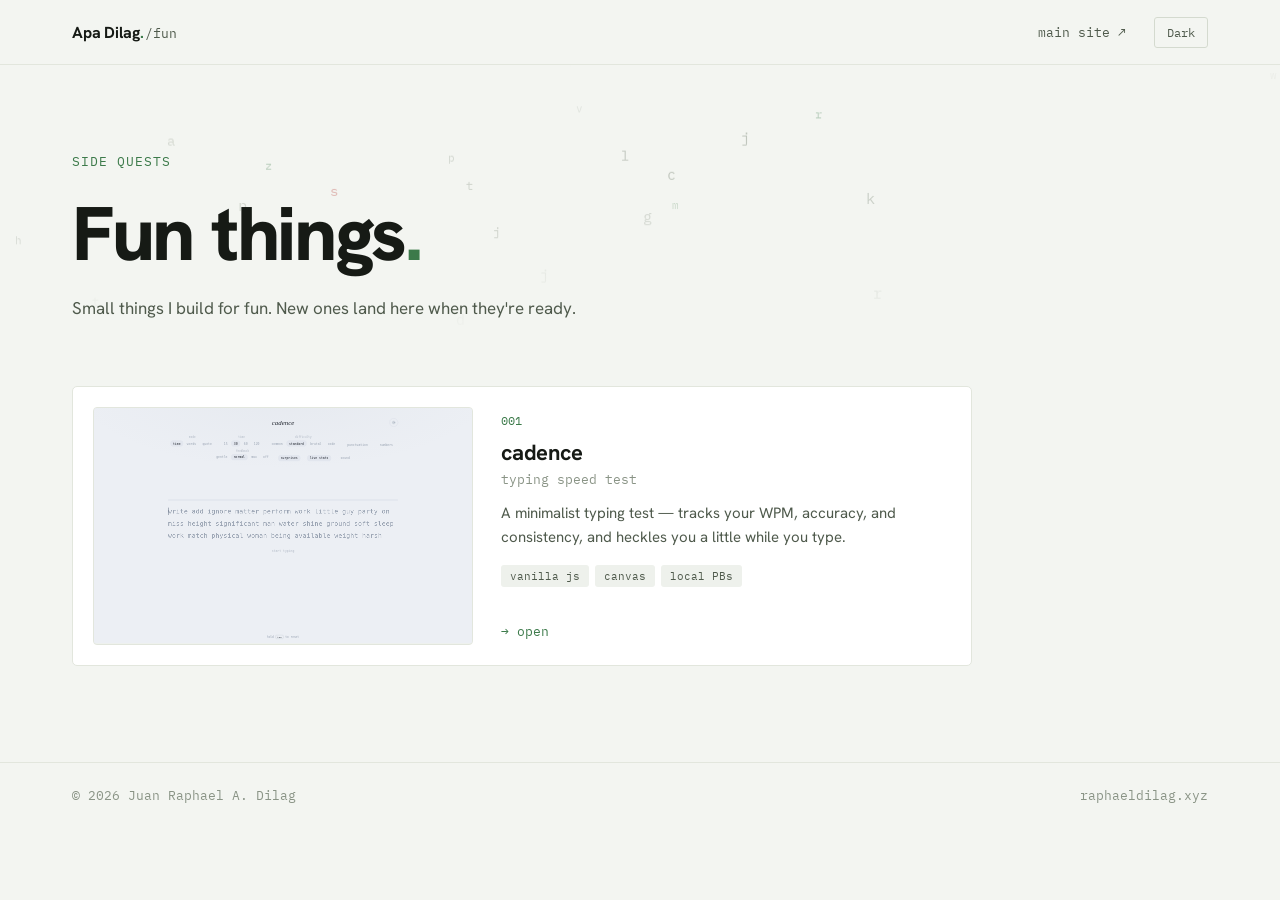
==== index.html @ a22c8d4d "init" ====
<!DOCTYPE html>
<html lang="en" data-theme="light">
<head>
  <meta charset="utf-8">
  <meta name="viewport" content="width=device-width, initial-scale=1">
  <title>fun things — Apa Dilag</title>
  <meta name="description" content="Small side projects by Juan Raphael Dilag.">
  <meta name="author" content="Juan Raphael A. Dilag">

  <meta property="og:type" content="website">
  <meta property="og:title" content="fun things — Apa Dilag">
  <meta property="og:description" content="Small side projects by Juan Raphael Dilag.">
  <meta name="twitter:card" content="summary">
  <meta name="twitter:title" content="fun things — Apa Dilag">
  <meta name="twitter:description" content="Small side projects by Juan Raphael Dilag.">

  <!-- favicon: the portfolio dot mark, off duty -->
  <link rel="icon" href="data:image/svg+xml,%3Csvg xmlns='http://www.w3.org/2000/svg' viewBox='0 0 32 32'%3E%3Crect width='32' height='32' rx='6' fill='%23121512'/%3E%3Ctext x='6' y='23' font-family='monospace' font-size='18' font-weight='700' fill='%23e8ece7'%3E~%3C/text%3E%3Ccircle cx='24' cy='22' r='2.5' fill='%237fb487'/%3E%3C/svg%3E">

  <!-- apply stored theme before first paint -->
  <script>
    (function () {
      try {
        var t = localStorage.getItem('apa-theme');
        if (t === 'light' || t === 'dark') document.documentElement.setAttribute('data-theme', t);
      } catch (e) {}
    })();
  </script>

  <link rel="preconnect" href="https://fonts.googleapis.com">
  <link rel="preconnect" href="https://fonts.gstatic.com" crossorigin>
  <link href="https://fonts.googleapis.com/css2?family=Hanken+Grotesk:wght@400;500;600;700;800&family=IBM+Plex+Mono:wght@400;500;600&display=swap" rel="stylesheet">
  <link rel="stylesheet" href="styles.css">
</head>
<body>

  <!-- ============ NAV ============ -->
  <header class="nav">
    <nav>
      <a href="#top" class="brand">Apa Dilag<span>.</span><span class="path">/fun</span></a>
      <div class="nav-links">
        <a href="https://raphaeldilag.xyz" class="navlink">main site ↗</a>
        <button class="theme-toggle" data-theme-toggle aria-label="Toggle color theme">Light</button>
      </div>
    </nav>
  </header>

  <main id="top">

    <!-- ============ HERO ============ -->
    <section class="hero">
      <canvas class="hero-canvas" data-drift aria-hidden="true"></canvas>
      <div class="hero-fade" aria-hidden="true"></div>

      <div class="hero-inner">
        <div class="hero-kicker">SIDE QUESTS</div>
        <h1>Fun things<span class="accent-dot">.</span></h1>
        <p class="hero-sub">Small things I build for fun. New ones land here when they're ready.</p>
      </div>
    </section>

    <!-- ============ THE THINGS ============ -->
    <section class="things">

      <a class="thing" href="typingabuse/index.html">
        <span class="thing-preview" aria-hidden="true">
          <iframe src="typingabuse/index.html" tabindex="-1" loading="lazy" title="preview of cadence" inert></iframe>
          <span class="thing-preview-shield"></span>
        </span>
        <span class="thing-info">
          <span class="num">001</span>
          <span class="thing-name">cadence</span>
          <span class="org">typing speed test</span>
          <span class="blurb">A minimalist typing test — tracks your WPM, accuracy, and consistency, and heckles you a little while you type.</span>
          <span class="thing-tags">
            <span class="tag">vanilla js</span>
            <span class="tag">canvas</span>
            <span class="tag">local PBs</span>
          </span>
          <span class="open">→ open</span>
        </span>
      </a>

    </section>

  </main>

  <!-- ============ FOOTER ============ -->
  <footer class="site">
    <div class="inner">
      <span>© 2026 Juan Raphael A. Dilag</span>
      <a href="https://raphaeldilag.xyz">raphaeldilag.xyz</a>
    </div>
  </footer>

  <script src="app.js"></script>
</body>
</html>
---- styles.css ----
/* ============================================================
   Apa Dilag — /fun
   Design tokens ported verbatim from the main portfolio so both
   sites read as one family — same defaults, same theme key.
   ============================================================ */

:root {
  --bg: #121512;
  --bg2: #171c17;
  --bg3: #1d231d;
  --line: #232a23;
  --line2: #2c342c;
  --text: #e8ece7;
  --muted: #aab2a8;
  --faint: #6e786c;
  --accent: #7fb487;
  --accentSoft: rgba(127, 180, 135, 0.12);
  --accentInk: #0c100c;
  --err: #d9706b;
  --shadow: rgba(0, 0, 0, 0.32);
  --maxw: 1200px;
}

[data-theme="light"] {
  --bg: #f3f5f1;
  --bg2: #ffffff;
  --bg3: #eef1ec;
  --line: #e2e6dd;
  --line2: #d4dacf;
  --text: #161a15;
  --muted: #4f5a4c;
  --faint: #8a9486;
  --accent: #3c7a4a;
  --accentSoft: rgba(60, 122, 74, 0.10);
  --accentInk: #ffffff;
  --err: #c05550;
  --shadow: rgba(0, 0, 0, 0.08);
}

* { box-sizing: border-box; }
html { scroll-behavior: smooth; }
body {
  margin: 0;
  background: var(--bg);
  color: var(--text);
  font-family: 'Hanken Grotesk', sans-serif;
  min-height: 100vh;
  -webkit-font-smoothing: antialiased;
  overflow-x: hidden; /* full-bleed hero canvas without a horizontal scrollbar */
}
::selection { background: var(--accentSoft); }
a { color: inherit; }
*:focus-visible {
  outline: 2px solid var(--accent);
  outline-offset: 3px;
  border-radius: 2px;
}

/* ---------------- layout ---------------- */
main { max-width: var(--maxw); margin: 0 auto; padding: 0 32px; }

/* ---------------- nav ---------------- */
header.nav {
  position: sticky; top: 0; z-index: 50;
  background: color-mix(in srgb, var(--bg) 88%, transparent);
  backdrop-filter: blur(10px);
  border-bottom: 1px solid var(--line);
}
header.nav nav {
  max-width: var(--maxw); margin: 0 auto; padding: 0 32px; height: 64px;
  display: flex; align-items: center; justify-content: space-between;
}
.brand { text-decoration: none; font-weight: 700; font-size: 16px; letter-spacing: -0.01em; }
.brand span { color: var(--accent); }
.brand .path {
  font-family: 'IBM Plex Mono', monospace; font-weight: 400;
  font-size: 13px; color: var(--muted); margin-left: 2px;
}
.nav-links { display: flex; align-items: center; gap: 28px; }
.nav-links a.navlink {
  text-decoration: none; font-family: 'IBM Plex Mono', monospace;
  font-size: 13px; color: var(--muted); transition: color .18s;
}
.nav-links a.navlink:hover { color: var(--text); }

button.theme-toggle {
  background: transparent; border: 1px solid var(--line2); color: var(--muted);
  font-family: 'IBM Plex Mono', monospace; font-size: 12px;
  padding: 7px 12px; border-radius: 3px; cursor: pointer; transition: color .18s, border-color .18s;
}
button.theme-toggle:hover { color: var(--text); border-color: var(--accent); }

/* ---------------- hero ---------------- */
.hero { position: relative; padding: 88px 0 24px; }

.hero-canvas {
  position: absolute;
  top: 0; height: 100%;
  left: 50%;
  width: 100vw;
  transform: translateX(-50%);
  z-index: 0; display: block; pointer-events: none;
}
.hero-fade {
  position: absolute; top: 0; height: 100%;
  left: 50%; width: 100vw; transform: translateX(-50%);
  z-index: 1; pointer-events: none;
  background: linear-gradient(180deg, transparent 25%, var(--bg) 100%);
}

.hero-inner { position: relative; z-index: 2; }
.hero-kicker {
  font-family: 'IBM Plex Mono', monospace; font-size: 13px; letter-spacing: 0.08em;
  color: var(--accent); margin-bottom: 26px;
}
.hero h1 {
  font-size: clamp(40px, 7vw, 76px); line-height: 1.0; font-weight: 800;
  letter-spacing: -0.03em; margin: 0; max-width: 14ch;
}
.hero h1 .accent-dot { color: var(--accent); }
.hero-sub { font-size: 17px; line-height: 1.65; color: var(--muted); max-width: 60ch; margin: 22px 0 0; }

/* ---------------- the things ---------------- */
.things {
  position: relative; z-index: 2;
  display: flex; flex-direction: column; gap: 20px;
  padding: 40px 0 96px;
}

.thing {
  display: grid; grid-template-columns: 380px 1fr; gap: 28px;
  background: var(--bg2); border: 1px solid var(--line); border-radius: 5px;
  padding: 20px; text-decoration: none; color: inherit;
  max-width: 900px;
  transition: border-color .18s, transform .18s, box-shadow .18s;
}
.thing:hover { border-color: var(--accent); transform: translateY(-3px); box-shadow: 0 10px 30px var(--shadow); }

/* live, scaled-down render of the actual page */
.thing-preview {
  position: relative; display: block; overflow: hidden;
  border: 1px solid var(--line); border-radius: 4px;
  aspect-ratio: 16 / 10; background: var(--bg3);
}
.thing-preview-shield {
  position: absolute; inset: 0; z-index: 1;
}
.thing-preview iframe {
  position: absolute; top: 0; left: 0;
  width: 400%; height: 400%;
  transform: scale(0.25); transform-origin: 0 0;
  border: 0; pointer-events: none;
}

.thing-info { display: flex; flex-direction: column; align-items: flex-start; padding: 6px 6px 6px 0; }
.thing-info .num { font-family: 'IBM Plex Mono', monospace; font-size: 12px; color: var(--accent); margin-bottom: 12px; }
.thing-name { font-size: 22px; font-weight: 700; letter-spacing: -0.01em; line-height: 1.2; }
.thing-info .org { font-family: 'IBM Plex Mono', monospace; font-size: 12.5px; color: var(--faint); margin-top: 5px; }
.thing-info .blurb { font-size: 15px; line-height: 1.6; color: var(--muted); margin-top: 14px; }
.thing-tags { display: flex; flex-wrap: wrap; gap: 6px; margin-top: 16px; }
.tag { font-family: 'IBM Plex Mono', monospace; font-size: 11px; color: var(--muted); background: var(--bg3); padding: 4px 9px; border-radius: 3px; }
.thing-info .open { font-family: 'IBM Plex Mono', monospace; font-size: 12.5px; color: var(--accent); margin-top: auto; padding-top: 16px; }

/* ---------------- footer ---------------- */
footer.site { border-top: 1px solid var(--line); }
footer.site .inner {
  max-width: var(--maxw); margin: 0 auto; padding: 24px 32px;
  display: flex; flex-wrap: wrap; justify-content: space-between; gap: 16px;
  font-family: 'IBM Plex Mono', monospace; font-size: 12.5px; color: var(--faint);
}
footer.site a { text-decoration: none; transition: color .18s; }
footer.site a:hover { color: var(--accent); }

/* ---------------- responsive ---------------- */
@media (max-width: 820px) {
  main, header.nav nav, footer.site .inner { padding-left: 20px; padding-right: 20px; }
  .thing { grid-template-columns: 1fr; gap: 18px; }
  .thing-info { padding: 0 4px 4px; }
}

@media (prefers-reduced-motion: reduce) {
  html { scroll-behavior: auto; }
  .thing:hover { transform: none; }
}
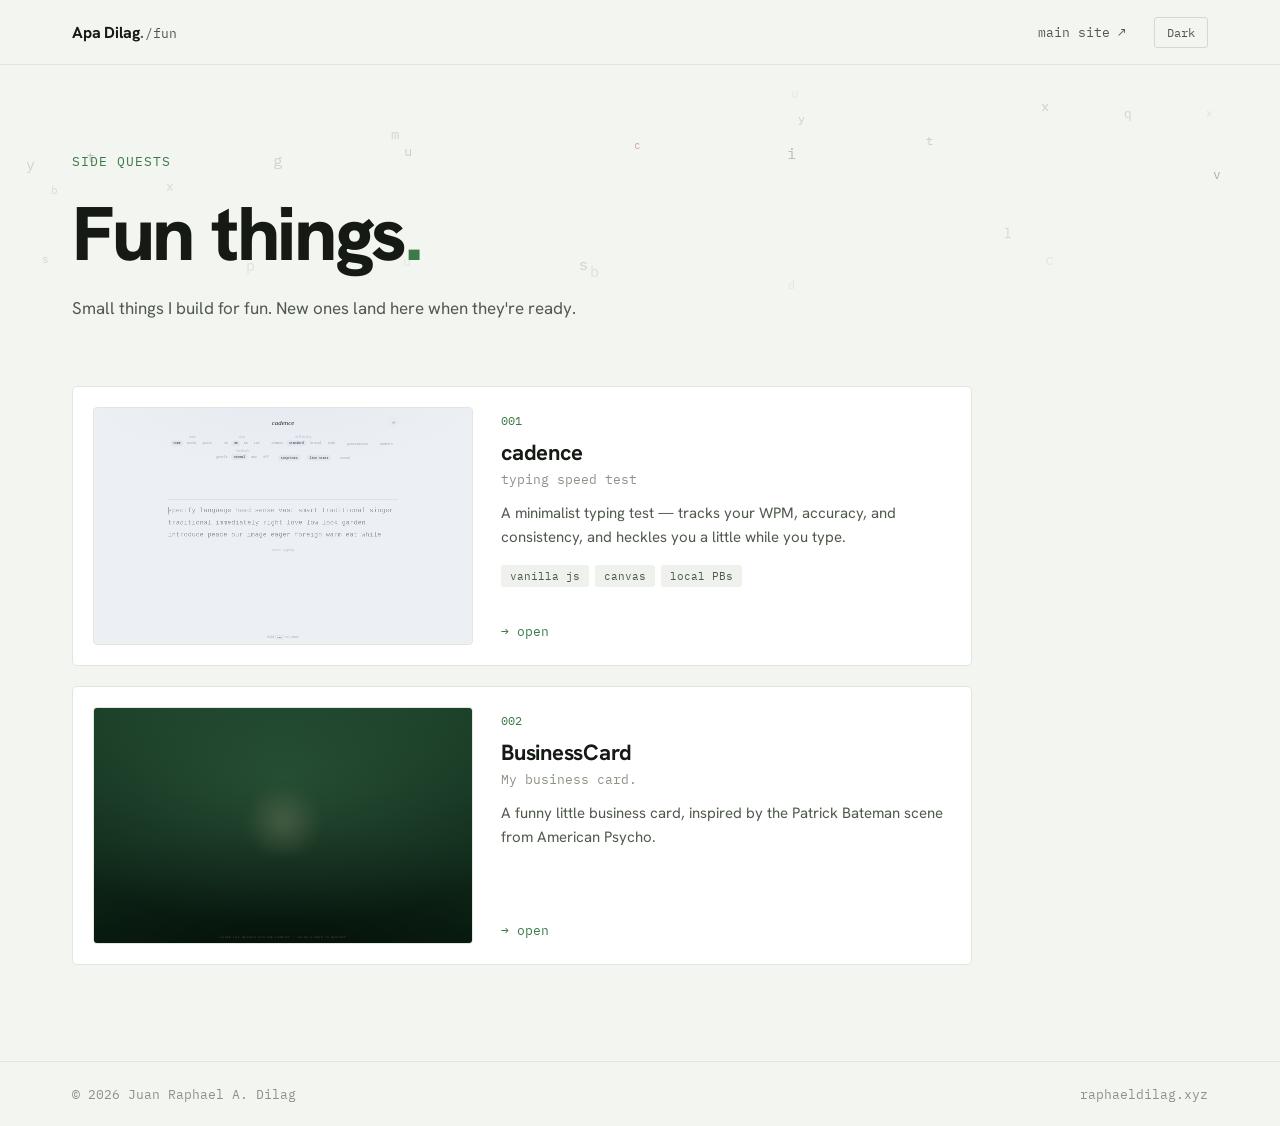
==== commit d85a7d23: "Add the business card button to the page" ====
--- a/index.html
+++ b/index.html
@@ -81,6 +81,20 @@
         </span>
       </a>
 
+  <a class="thing" href="businesscard/index.html">
+        <span class="thing-preview" aria-hidden="true">
+          <iframe src="businesscard/index.html" tabindex="-1" loading="lazy" title="preview of my business card" inert></iframe>
+          <span class="thing-preview-shield"></span>
+        </span>
+        <span class="thing-info">
+          <span class="num">002</span>
+          <span class="thing-name">BusinessCard</span>
+          <span class="org">My business card.</span>
+          <span class="blurb">A funny little business card, inspired by the Patrick Bateman scene from American Psycho.</span>
+          <span class="open">→ open</span>
+        </span>
+      </a>
+      
     </section>
 
   </main>
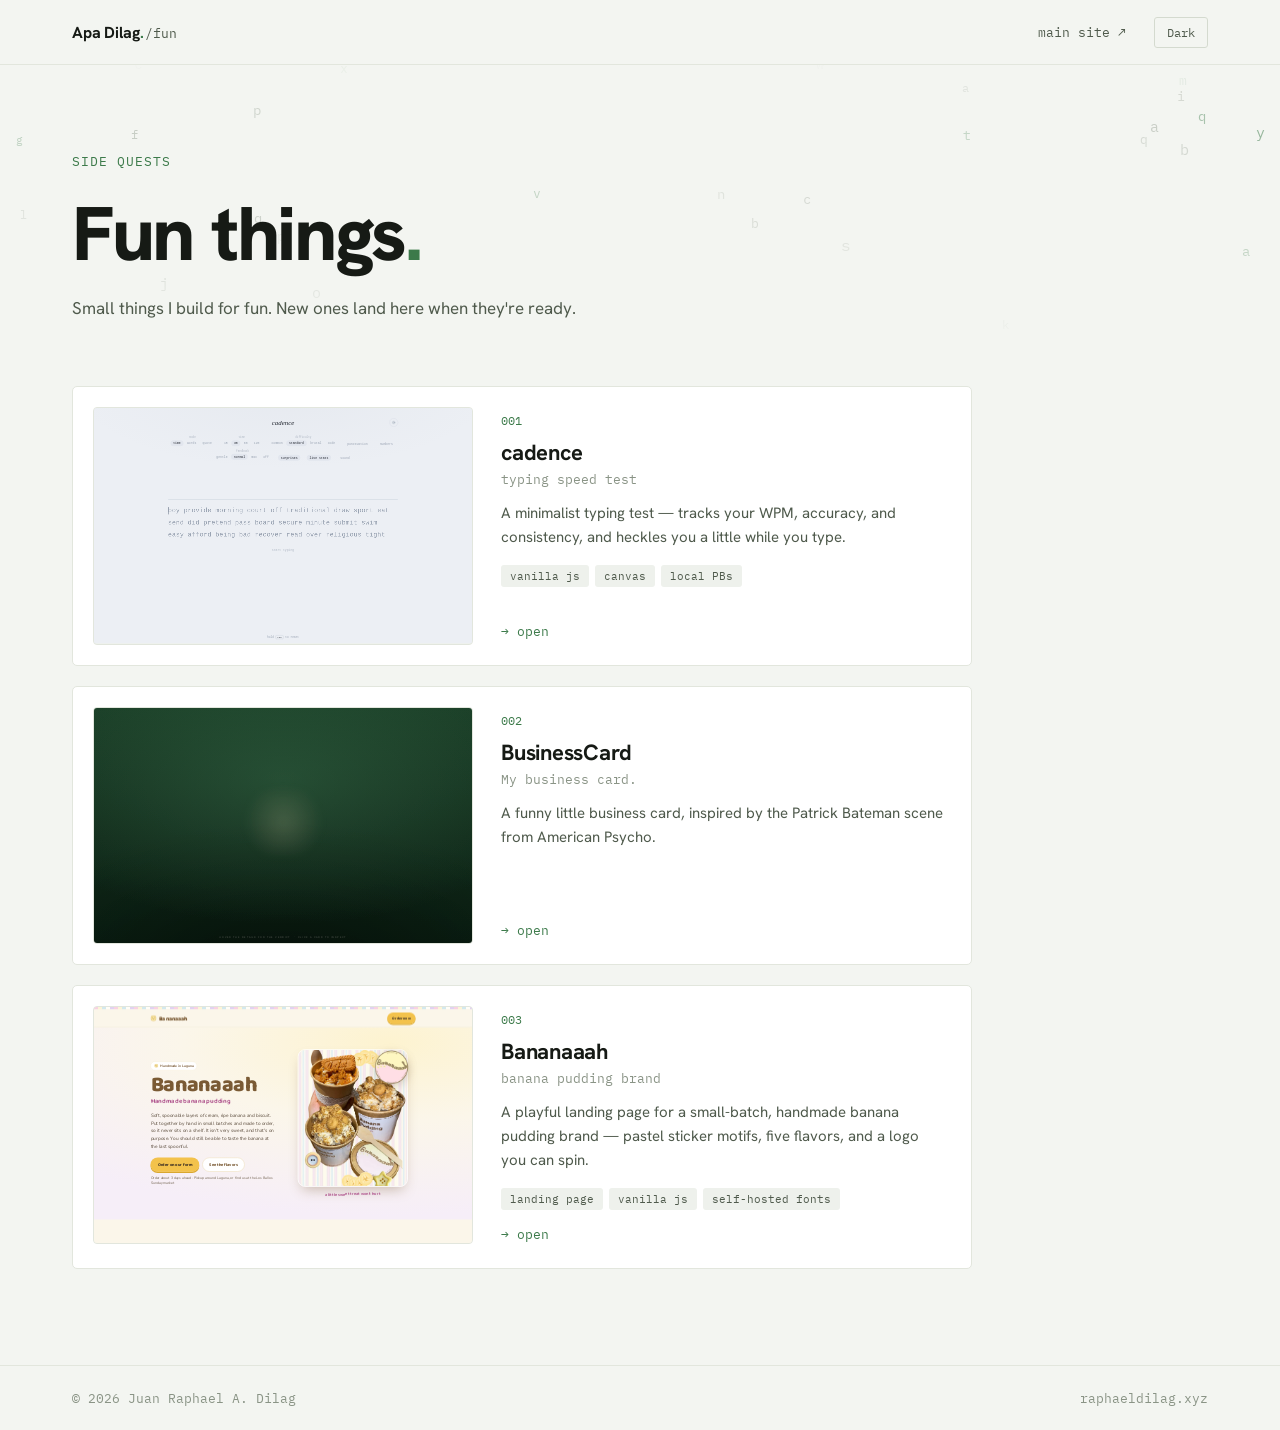
==== commit f40e1d37: "convert bananaaah bundle into real project" ====
--- a/index.html
+++ b/index.html
@@ -62,9 +62,9 @@
     <!-- ============ THE THINGS ============ -->
     <section class="things">
 
-      <a class="thing" href="typingabuse/index.html">
+      <a class="thing" href="typingabuse/">
         <span class="thing-preview" aria-hidden="true">
-          <iframe src="typingabuse/index.html" tabindex="-1" loading="lazy" title="preview of cadence" inert></iframe>
+          <iframe src="typingabuse/" tabindex="-1" loading="lazy" title="preview of cadence" inert></iframe>
           <span class="thing-preview-shield"></span>
         </span>
         <span class="thing-info">
@@ -81,9 +81,9 @@
         </span>
       </a>
 
-  <a class="thing" href="businesscard/index.html">
+      <a class="thing" href="businesscard/">
         <span class="thing-preview" aria-hidden="true">
-          <iframe src="businesscard/index.html" tabindex="-1" loading="lazy" title="preview of my business card" inert></iframe>
+          <iframe src="businesscard/" tabindex="-1" loading="lazy" title="preview of my business card" inert></iframe>
           <span class="thing-preview-shield"></span>
         </span>
         <span class="thing-info">
@@ -94,7 +94,26 @@
           <span class="open">→ open</span>
         </span>
       </a>
-      
+
+      <a class="thing" href="bananaaah/">
+        <span class="thing-preview" aria-hidden="true">
+          <iframe src="bananaaah/" tabindex="-1" loading="lazy" title="preview of Bananaaah" inert></iframe>
+          <span class="thing-preview-shield"></span>
+        </span>
+        <span class="thing-info">
+          <span class="num">003</span>
+          <span class="thing-name">Bananaaah</span>
+          <span class="org">banana pudding brand</span>
+          <span class="blurb">A playful landing page for a small-batch, handmade banana pudding brand — pastel sticker motifs, five flavors, and a logo you can spin.</span>
+          <span class="thing-tags">
+            <span class="tag">landing page</span>
+            <span class="tag">vanilla js</span>
+            <span class="tag">self-hosted fonts</span>
+          </span>
+          <span class="open">→ open</span>
+        </span>
+      </a>
+
     </section>
 
   </main>
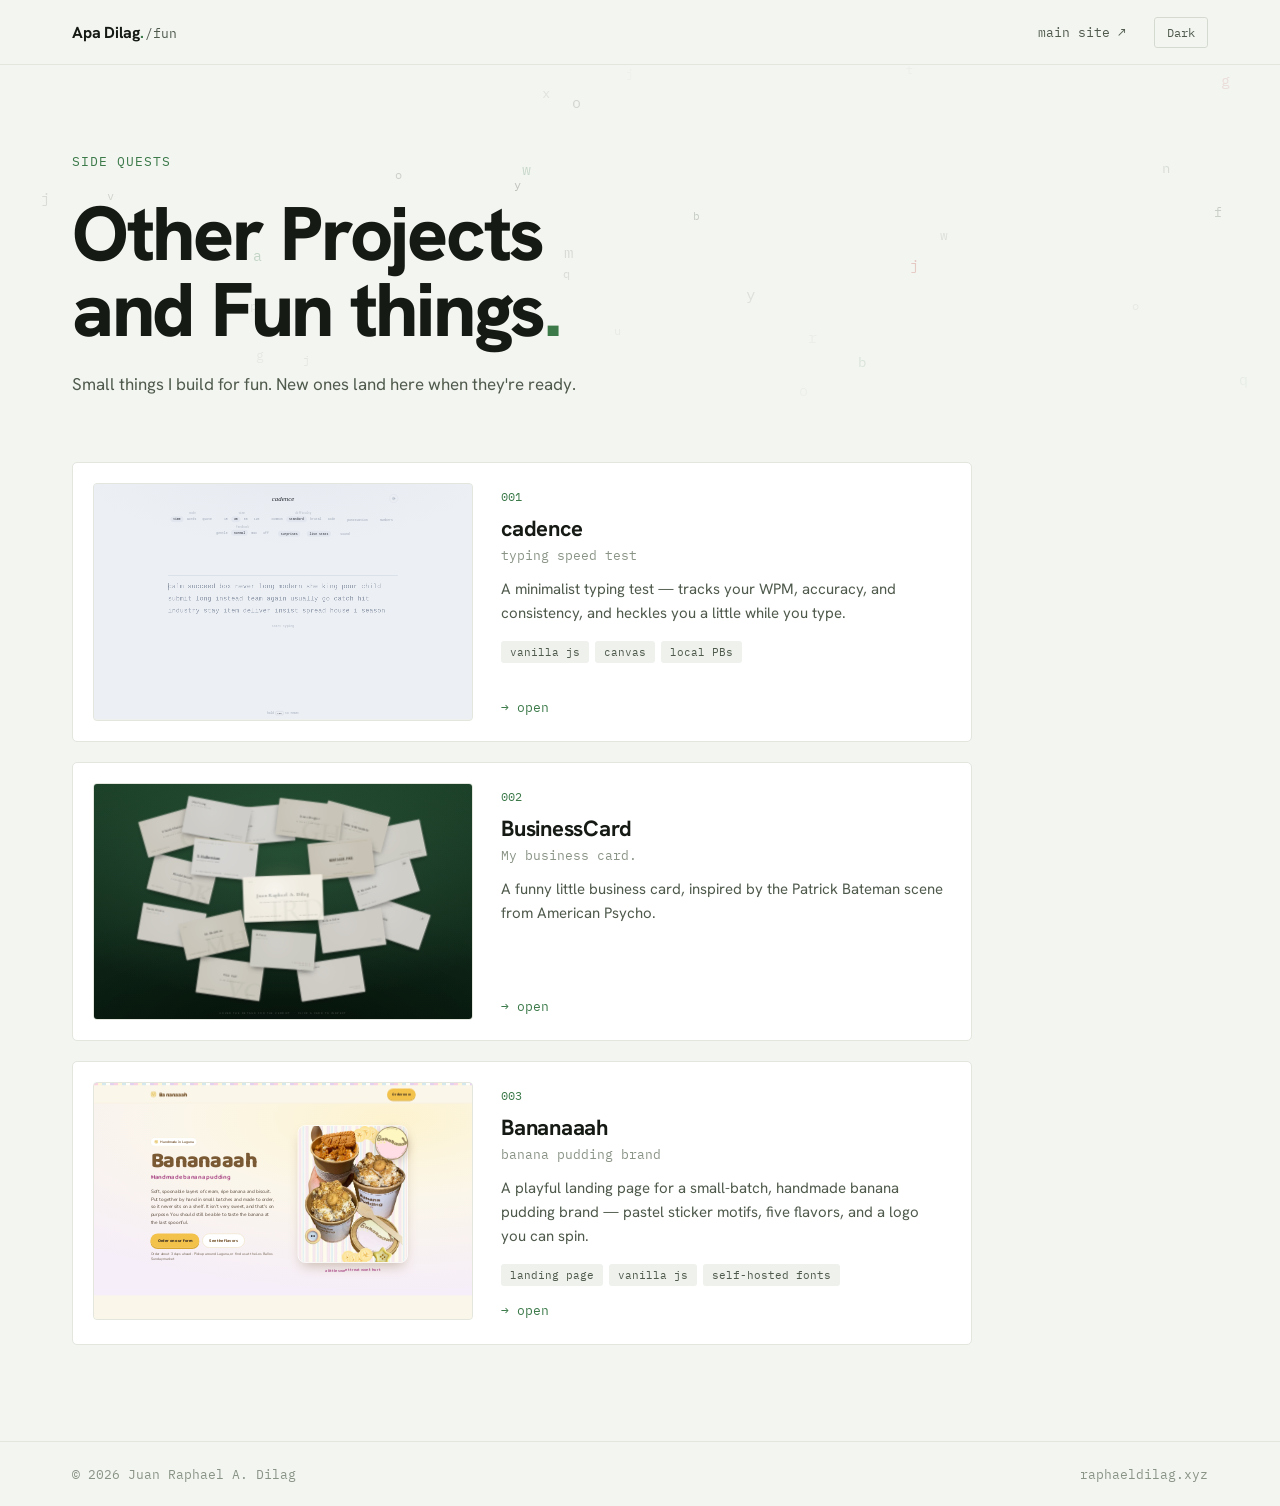
==== commit a186d083: "updated messaging" ====
--- a/index.html
+++ b/index.html
@@ -54,7 +54,7 @@
 
       <div class="hero-inner">
         <div class="hero-kicker">SIDE QUESTS</div>
-        <h1>Fun things<span class="accent-dot">.</span></h1>
+        <h1>Other Projects and Fun things<span class="accent-dot">.</span></h1>
         <p class="hero-sub">Small things I build for fun. New ones land here when they're ready.</p>
       </div>
     </section>
